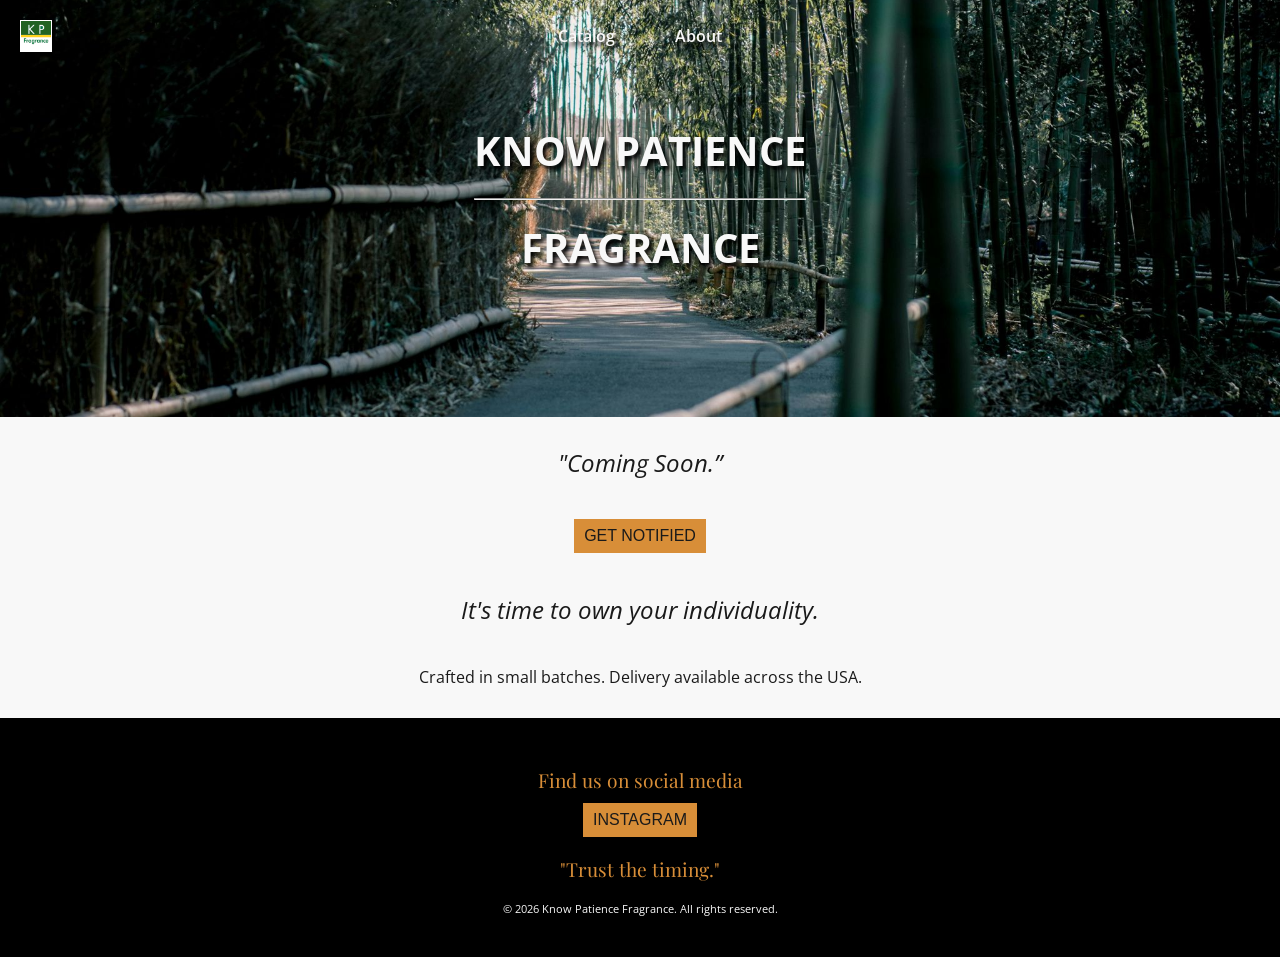
==== index.html @ ee0158a2 "hero h1 adjusted for max width 480 screens" ====
<!-- index.txt (renamed index.html) -->
<!DOCTYPE html>
<html lang="en">
<head>
  <meta charset="UTF-8" />
  <meta name="viewport" content="width=device-width, initial-scale=1.0" />
  <meta name="description"
        content="Know Patience Fragrance offers timelessly elegant fine fragrance." />
  <title>Know Patience Fragrance</title>
  <link rel="icon" href="images/Know Patience.png" type="image/png">
  <link href="https://fonts.googleapis.com/css2?family=Playfair+Display:wght@500;700&family=Open+Sans:wght@400;600&display=swap"
        rel="stylesheet" />

  <style>

@import "assets/base.css";

    body {
      margin: 0px;
      font-family: 'Open Sans', sans-serif;
      color: var(--charcoal);
      background-color: var(--cream);
    }
    
    header {
      padding: 20px 20px;
      text-align: center;
    }

    hr.thick {
      height: 8px;
      background-color: var(--accent);
      text-align: center;
      text-shadow: 3px 4px 4px rgba(0,0,0,1);
    }
    
    nav {
      display: flex;
      background: transparent;
      color: white;
      margin-bottom: -104px;
      padding: 10px;
      justify-content: center;
      align-items: center;
      position: sticky;
      top: 0;
      z-index: 1000;
      text-shadow: 3px 4px 4px rgba(0,0,0,1);
    }

    .nav-logo {
      position: absolute;
      left: 20px;
      top: 50%;
      transform: translateY(-50%);
      height: 30px;
      width: auto;
      border: 1px solid white;
    }

    nav.scrolled {
      background-color: var(--primary);      
      color: var(--charcoal);
      margin-bottom: -104px;
      padding: 10px;
      text-align: center;
      position: sticky;
      top: 0;
      z-index: 1000;
      text-shadow: 3px 4px 4px rgba(0,0,0,1);
      box-shadow: 0 3px 0px rgba(0,0,0,0.1);
   }

    .nav-a {
      margin: 0 15px;
      text-decoration: none;
      color: var(--cream);
      padding: 15px;
      font-weight: 600;
      font-size: 1rem;
    }

   .hero-container{
      position: relative;
      margin-top: 0em;
      overflow: hidden;
   
      .hero-image {
        height: 100%;
        width: 100%;
        position: relative;
        background-position: center;
        background-repeat: no-repeat;
        background-size: cover;
     }
     
     h1 {
        position: absolute;
        top: 45%;
        left: 50%;
        transform: translate(-50%, -50%);
        margin-bottom: 40px;
        color: var(--cream);
        text-shadow: 3px 4px 4px rgba(0,0,0,1);
        padding-left: 20px;
        padding-right: 20px;
        z-index: 1;
      }
      
   } 

    /* Styles for large mobile screens */
    @media (max-width: 768px) {
       body{
          display: flex;

          flex-direction: column;
          flex-wrap: wrap;
        }

     .hero-container{
        margin-top: -80px;
        height: 100vh;
        overflow: hidden;
      
        .hero-image {
            height: 100%;
            width: 100%;
            object-position: center;
            background-position: center;
            background-repeat: no-repeat;
            object-fit: cover;
        }
       
        h1 {
           position: absolute;
           top: 50%;
           left: 50%;
           font-size: 1.7rem;
           transform: translate(-50%, -50%);
           margin-bottom: 20px;
           color: var(--cream);
           text-shadow: 3px 4px 4px rgba(0,0,0,1);
           padding-left: 20px;
           padding-right: 20px;
        }
      }
    }
      
    /* Styles for small mobile screens */
    @media (max-width: 480px) {
      body{
         display: flex;
         flex-direction: column;
         flex-wrap: wrap;
       }
 
      .hero-container{
         margin-top: -80px;
         height: 100vh;
         overflow: hidden;       
     
        .hero-image {
          height: 100%;
          width: 100%;
          object-position: center;
          background-position: center;
          background-repeat: no-repeat;
          object-fit: cover;
         }
       
        h1 {
          position: absolute;
          top: 50;
          left: 50%;
          font-size: 1.3rem;
          transform: translate(-50%, 0%);
          margin-bottom: 20px;
          color: var(--cream);
          text-shadow: 3px 4px 4px rgba(0,0,0,1);
          padding-left: 20px;
          padding-right: 20px;
        }
      }
    }

    h2 {
      font-size: 1.5rem;
      font-style: italic;
      text-align: center;
      font-weight: 400;
      margin-bottom: 40px;

    }

    .content-wrapper {
      flex: 1 0 auto;
      text-align: center;
    }

    .testimonial {
      font-size: 1.5rem;
      font-style: italic;
      margin-bottom: 40px;
      color: var(--charcoal);
      text-align: center;
    }

    .cta-button {
      background-color: var(--accent);
      color: var(--charcoal);
      padding: 8px 10px;
      font-size: 1rem;
      text-transform: uppercase;
      border: none;
      margin-bottom: 20px;
      cursor: pointer;
      transition: background-color 0.3s ease;
    }

    .cta-button:hover {
      background-color: var(--highlight);
    }
	
    .socialmedia-button{
      background-color: var(--accent);
      color: var(--charcoal);
      padding: 8px 10px;
      font-size: 1rem;
      text-transform: uppercase;
      text-align: center;
      border: none;
      cursor: pointer;
      transition: background-color 0.3s ease;
    }
	
    .socialmedia-button:hover {
      background-color: var(--highlight);
    }

    .product-carousel {
      display: flex;
      overflow-x: auto;
      gap: 20px;
      padding: 20px;
      justify-content: center;
    }

    .product {
      flex: 0 0 auto;
      width: 200px;
      background-color: #fff;
      border-radius: 8px;
      padding: 20px;
      box-shadow: 0 2px 8px rgba(0,0,0,0.1);
      text-align: center;
      text-decoration: none;
    }

    .product img {
      width: 100%;
      border-radius: 4px;
      margin-bottom: 10px;
    }

    .product h3 {
      font-size: 1rem;
      margin: 0 0 10px;
      font-family: 'Playfair Display', serif;
      color: var(--charcoal);
      text-decoration: none;
    }

    .product p {
      font-size: 0.9rem;
      color: #555;
    }

        /* --- MODAL STYLES --- */
    .modal-overlay {
      position: fixed;
      top: 0;
      left: 0;
      width: 100%;
      height: 100%;
      background-color: rgba(0, 0, 0, 0.8);
      display: flex;
      justify-content: center;
      align-items: center;
      z-index: 9999;
      opacity: 0;
      visibility: hidden;
      transition: opacity 0.3s ease, visibility 0.3s ease;
    }

    .modal-overlay.active {
      opacity: 1;
      visibility: visible;
    }

    .modal-content {
      background-color: var(--cream);
      padding: 30px;
      border-radius: 12px;
      box-shadow: 0 5px 15px rgba(0, 0, 0, 0.3);
      width: 90%;
      max-width: 400px;
      position: relative;
      transform: translateY(-50px);
      transition: transform 0.3s ease;
    }
    .modal-overlay.active .modal-content {
        transform: translateY(0);
    }

    .close-button {
      position: absolute;
      top: 10px;
      right: 10px;
      background: none;
      border: none;
      font-size: 1.5rem;
      cursor: pointer;
      color: #555;
    }

    .form-input {
      width: 100%;
      padding: 12px;
      margin-bottom: 15px;
      border: 1px solid #ccc;
      border-radius: 6px;
      box-sizing: border-box;
      font-size: 1rem;
    }
    
    .form-message {
        min-height: 20px;
        margin-bottom: 15px;
        font-size: 0.9rem;
        color: var(--charcoal);
    }

    .form-submit-button {
        width: 100%;
        padding: 12px;
        font-size: 1.1rem;
        font-weight: 700;
        border: none;
        border-radius: 6px;
        cursor: pointer;
        transition: background-color 0.3s ease;
        background-color: var(--primary);
        color: var(--cream);
    }

    .form-submit-button:hover:not(:disabled) {
        background-color: #174d17;
    }
    .form-submit-button:disabled {
        background-color: #999;
        cursor: not-allowed;
    }

  </style>
</head>

<meta name="viewport"
   content="width=device-width, initial-scale=1.0" />
   
<body>

  <nav id="nav">
   <img src="images/Know Patience.png" alt="KP Fragrance" class="nav-logo"/>
   <a href="#" id="openInfoModal" class="nav-a">Catalog</a>
   <a href="about.html" class="nav-a">About</a>
<!--   <a href="contact.html" class="nav-a">Contact</a> /-->
  </nav>

 <div class="hero-container">
  <img src="images/KP_FRAG_HEAD_v2.jpg"
    alt="Know Patience Fragrance"
    class="hero-image" />

   <h1>KNOW PATIENCE<hr>FRAGRANCE</h1>
 </div>  
 
  <div class="content-wrapper">

   <p class="testimonial">"Coming Soon.”</p>
   <a href="#" id="openInfoModal">
      <button class="cta-button">Get Notified</button>
   </a>

   <h2>It's time to own your individuality.</h2>   
   
  </div>
<!--
    <a href="catalog.html">
      <button class="cta-button">Explore the Catalog</button>
    </a>
  </header>

  <section id="fragrance" style="padding:40px 20px;>

    <a href="catalog.html">
         <h2 style="color:var(--primary); margin-bottom:16px;text-decoration:none">Fragrance Collection</h2>
    </a>
    <div class="product-carousel">
      <div class="product">
        <h2><img src="LLN.jpg" alt="LLN"/></h2>
        <a href="product_1.html"><h3>La Lavonde Noir</h3></a>
        <p>Alluringly smooth lavender and spices.</p>
      </div>
      <div class="product">
        <img src="images/rose-absolute.jpg" alt="Rose Absolute" />
        <h3>Rose Absolute</h3>
        <p>Bold blooms for nonstop compliments.</p>
      </div>
      <div class="product">
        <img src="images/amber-fig.jpg" alt="Amber Fig" />
        <h3>Amber Fig</h3>
        <p>Warm spice that stays all day.</p>
      </div>
      <div class="product">
        <img src="images/citrus-noir.jpg" alt="Citrus Noir" />
        <h3>Citrus Noir</h3>
        <p>Bright top notes with a dark twist.</p>
      </div>
      <div class="product">
        <img src="images/santal-bloom.jpg" alt="Santal Bloom" />
        <h3>Santal Bloom</h3>
        <p>Creamy sandalwood meets green florals.</p>
      </div>
      <div class="product">
        <img src="images/discovery-set.jpg" alt="Discovery Set" />
        <h3>Discovery Set</h3>
        <p>Select the perfect trio or quintet of 2 ml samples.</p>
      </div>
    </div>
-->
  </section>

    <p style="margin-bottom:30px; text-align:center;">Crafted in small batches. Delivery available across the USA.</p>

<!--
  <section id="style" style="padding:40px 20px; text-align:center;">

    <h2 style="color:var(--primary); margin-bottom:16px;">Style, Made Just for You</h2>
    <p>No logos. No compromises. Our bespoke military-inspired office wear is tailored to your form and your vision of elegance.</p>

  </section>
-->
  </div>
  </div>

  <footer>
    <p>Find us on social media</p>
	<!--
	<a href="https://www.facebook.com/knowpatiencefragrance">
	  <button class="socialmedia-button">Facebook</button>
	</a>
	-->
	  <a href="https://www.instagram.com/knowpatiencefragrance">
        <button class="socialmedia-button">Instagram</button>
    </a>
    <p style="color:var(--accent); font-family:'Playfair Display', serif; font-size:1.2rem;">"Trust the timing."</p>
    <p>&copy; 2026 Know Patience Fragrance. All rights reserved.</p>
  </footer>

</body>

  <!-- REQUEST INFO MODAL DIALOG -->
    <div id="infoModal" class="modal-overlay" role="dialog" aria-modal="true" aria-labelledby="modal-title">
        
        <div class="modal-content">
            
            <!-- Close button -->
            <button id="closeInfoModal" class="close-button" aria-label="Close dialog">
                &times;
            </button>

            <h3 id="modal-title" style="font-family: 'Playfair Display', serif; font-size: 1.8rem; color: var(--primary); margin-bottom: 15px; text-align: center;">Get in the know</h3>
            <p id="form-message" class="form-message" style="text-align: center; color: var(--charcoal);">
                Enter your name and email, we'll contact you when new additions to the catalog are available.
            </p>

            <form id="infoRequestForm">
                
                <div>
                    <label for="name" style="display: none;">First Name</label>
                    <input type="name" id="name" name="name" required placeholder="First name"
                           class="form-input" aria-describedby="form-message">
                    <label for="email" style="display: none;">Email Address</label>
                    <input type="email" id="email" name="email" required placeholder="name@example.com"
                           class="form-input" aria-describedby="form-message">
                </div>
                
                <button type="submit" id="submitButton" class="form-submit-button">
                    Submit
                </button>
            </form>

        </div>
    </div>
    <!-- END MODAL DIALOG -->

    <script>
    
        // Navbar changes
              const nav = document.querySelector("nav");
      const nav_a = document.querySelectorAll(".nav-a");

      // Listen for the scroll event
      window.addEventListener('scroll', function() {

      // Check if the scroll position is greater than a certain threshold (e.g., 50px)
      if (window.scrollY > 20) {
         nav.classList.add("scrolled"); // Add the 'scrolled' class
       } else {
        nav.classList.remove("scrolled"); // Remove the 'scrolled' class
       }
      });

        // Check if the scroll position is greater than a certain threshold (e.g., 50px)
        /*

      nav_a.forEach(link => {
        if (window.scrollY > 20) {
         link.classlist.add("active"); // Add the 'active' class
       } else {
        link.classList.remove("active"); // Remove the 'active' class     
       }
      });
    });

       */
        // --- GOOGLE FORM CONFIGURATION (MUST BE UPDATED BY USER) ---
        /*
        * CRITICAL SETUP NOTE:
        * 1. Create a Google Form with one required 'Email Address' field.
        * 2. GOOGLE_FORM_URL: Get the submission endpoint URL from the form's "Send" -> "Embed HTML" action.
        * 3. EMAIL_FIELD_ID: Get the unique entry ID (e.g., 'entry.123456789') by using the "Get pre-filled link" feature.
        */
        const GOOGLE_FORM_URL = 'https://docs.google.com/forms/d/e/1FAIpQLSe69znRk_ATXTnfDn_IuGZRhLjDVGt9VeOgm_jaS5AGX_RJDQ/formResponse';
        const NAME_FIELD_ID = 'entry.2144683837';
        const EMAIL_FIELD_ID = 'entry.612891297'; // e.g., 'entry.123456789'
        // -----------------------------------------------------------------

        const modal = document.getElementById('infoModal');
        const openButtons = document.querySelectorAll('#openInfoModal, #openInfoModalHero');
        const closeButton = document.getElementById('closeInfoModal');
        const form = document.getElementById('infoRequestForm');
        const formMessage = document.getElementById('form-message');
        const submitButton = document.getElementById('submitButton');
        const initialMessage = 'Enter your name and email, we\'ll contact you when new additions to the catalog are available.';

        /** Toggles the visibility and accessibility of the modal. */
        function toggleModal(show) {
            if (show) {
                modal.classList.add('active');
                // Reset form state on open
                formMessage.textContent = initialMessage;
                formMessage.style.color = 'var(--charcoal)';
                form.reset();
                submitButton.disabled = false;
                submitButton.textContent = 'Submit Request';
                submitButton.style.backgroundColor = 'var(--primary)';
            } else {
                modal.classList.remove('active');
            }
        }

        // --- Event Listeners for UI ---
        openButtons.forEach(button => {
            button.addEventListener('click', () => toggleModal(true));
        });

        closeButton.addEventListener('click', () => toggleModal(false));
        
        // Close modal when clicking the overlay backdrop
        modal.addEventListener('click', (e) => {
            if (e.target.id === 'sampleModal') {
                toggleModal(false);
            }
        });

        // --- Backend Mechanism: Form Submission Handler ---
        form.addEventListener('submit', async (event) => {
            event.preventDefault();

            const nameInput = document.getElementById('name');
            const name = nameInput.value;
            const emailInput = document.getElementById('email');
            const email = emailInput.value;
            
            if (!email || !email.includes('@') || !email.includes('.')) {
                formMessage.style.color = 'red';
                formMessage.textContent = 'Please enter a valid email address.';
                return;
            }

            if (GOOGLE_FORM_URL.includes('YOUR_FORM_ID') || EMAIL_FIELD_ID.includes('YOUR_EMAIL_FIELD_ID')) {
                console.error("Configuration Error: Please update GOOGLE_FORM_URL and EMAIL_FIELD_ID in the script.");
                formMessage.style.color = 'red';
                formMessage.textContent = 'Configuration Error: Please update the Google Form variables in the script.';
                return;
            }


            // Start loading state
            submitButton.disabled = true;
            submitButton.textContent = 'Sending...';
            submitButton.style.backgroundColor = '#4d844d'; /* darker shade for loading */
            formMessage.style.color = 'var(--primary)';
            formMessage.textContent = 'Submitting your request...';

            // Prepare form data for Google Form endpoint
            const formData = new FormData();
            formData.append(NAME_FIELD_ID, name);
            formData.append(EMAIL_FIELD_ID, email);

            try {
                // Post data to Google Form. 'no-cors' mode is required.
                const response = await fetch(GOOGLE_FORM_URL, {
                    method: 'POST',
                    body: formData,
                    mode: 'no-cors', 
                });

                // Assume success if no network error occurred (due to 'no-cors' mode)
                formMessage.style.color = 'var(--primary)';
                formMessage.textContent = 'Thank you! Your request has been recorded.';
                form.reset();

                submitButton.textContent = 'Request Sent!';
                submitButton.style.backgroundColor = 'var(--primary)';
                
                // Keep the button disabled after success
                
                // Close the modal after a short delay
                setTimeout(() => toggleModal(false), 2500);

            } catch (error) {
                console.error('Submission Error:', error);
                formMessage.style.color = 'red';
                formMessage.textContent = 'An error occurred. Please try again.';
                
                submitButton.disabled = false;
                submitButton.textContent = 'Try Again';
                submitButton.style.backgroundColor = 'var(--primary)';
            }
        });
    </script>

</html>
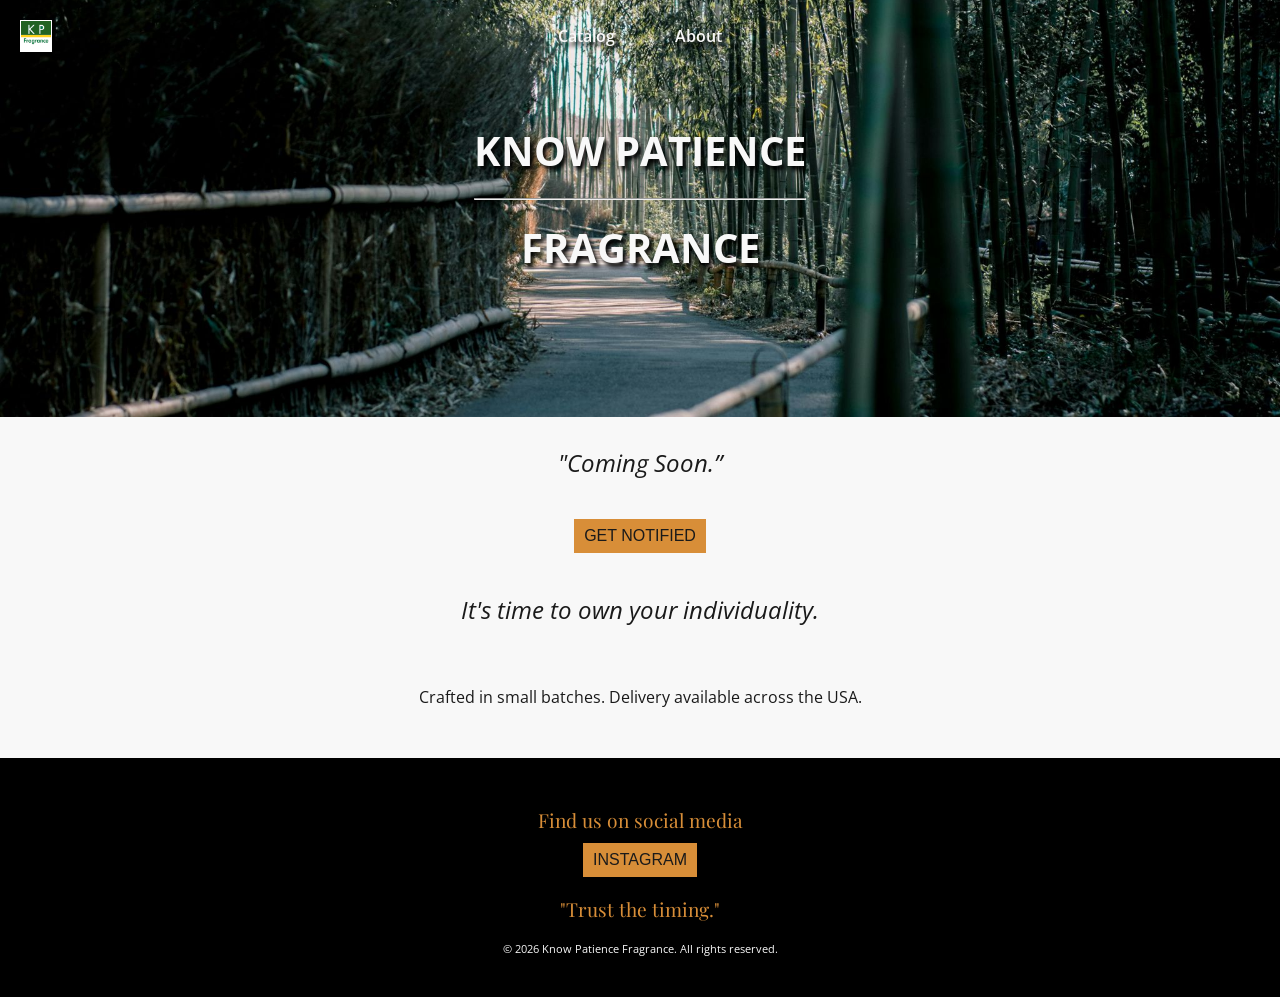
==== commit 1bc3107b: "more adjustments to the hero image and text for smaller screens" ====
--- a/index.html
+++ b/index.html
@@ -113,7 +113,6 @@
     @media (max-width: 768px) {
        body{
           display: flex;
-
           flex-direction: column;
           flex-wrap: wrap;
         }
@@ -137,7 +136,7 @@
            top: 50%;
            left: 50%;
            font-size: 1.7rem;
-           transform: translate(-50%, -50%);
+           transform: translate(-50%, 0%);
            margin-bottom: 20px;
            color: var(--cream);
            text-shadow: 3px 4px 4px rgba(0,0,0,1);
@@ -441,7 +440,7 @@
 -->
   </section>
 
-    <p style="margin-bottom:30px; text-align:center;">Crafted in small batches. Delivery available across the USA.</p>
+    <p style="margin-bottom:30px; padding: 20px; text-align:center;">Crafted in small batches. Delivery available across the USA.</p>
 
 <!--
   <section id="style" style="padding:40px 20px; text-align:center;">
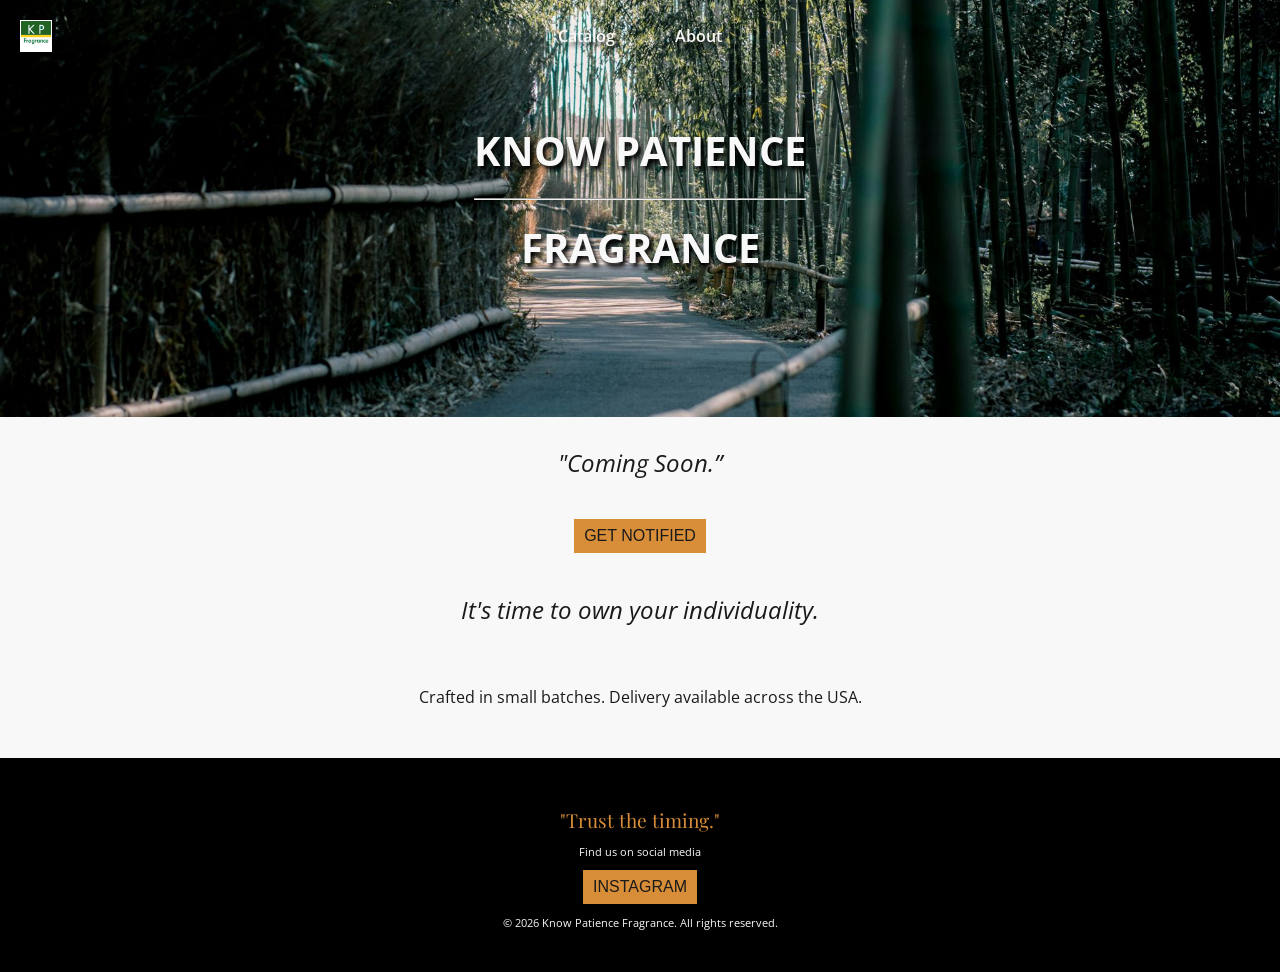
==== commit fc4bceb6: "footer updated" ====
--- a/index.html
+++ b/index.html
@@ -454,6 +454,7 @@
   </div>
 
   <footer>
+      <p style="color:var(--accent); font-family:'Playfair Display', serif; font-size:1.2rem;">"Trust the timing."</p>
     <p>Find us on social media</p>
 	<!--
 	<a href="https://www.facebook.com/knowpatiencefragrance">
@@ -463,7 +464,7 @@
 	  <a href="https://www.instagram.com/knowpatiencefragrance">
         <button class="socialmedia-button">Instagram</button>
     </a>
-    <p style="color:var(--accent); font-family:'Playfair Display', serif; font-size:1.2rem;">"Trust the timing."</p>
+
     <p>&copy; 2026 Know Patience Fragrance. All rights reserved.</p>
   </footer>
 
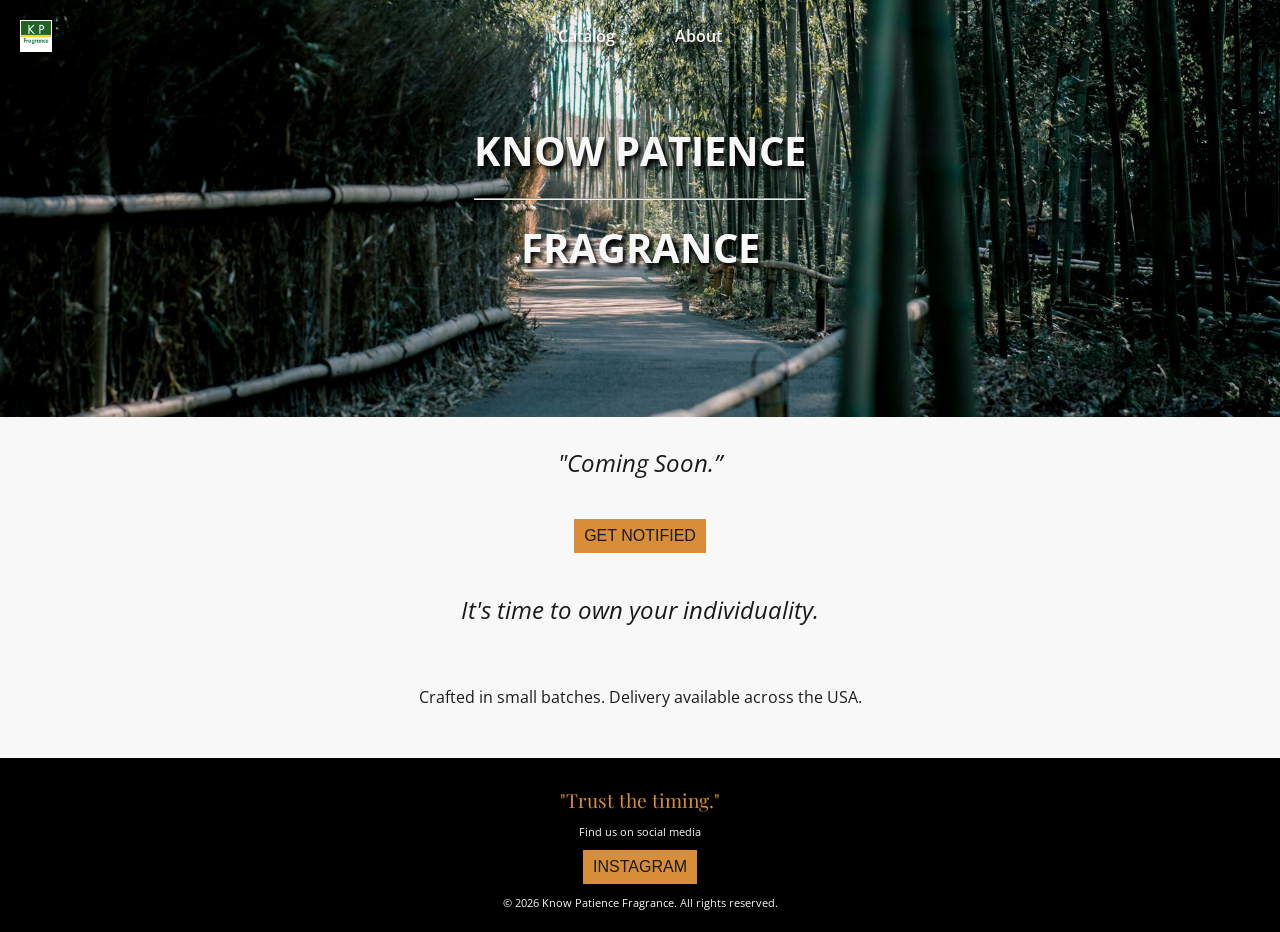
==== commit bef42a3f: "unified the footer across pages" ====
--- a/index.html
+++ b/index.html
@@ -454,7 +454,7 @@
   </div>
 
   <footer>
-      <p style="color:var(--accent); font-family:'Playfair Display', serif; font-size:1.2rem;">"Trust the timing."</p>
+    <p style="color:var(--accent); font-family:'Playfair Display', serif; font-size:1.2rem;">"Trust the timing."</p>
     <p>Find us on social media</p>
 	<!--
 	<a href="https://www.facebook.com/knowpatiencefragrance">
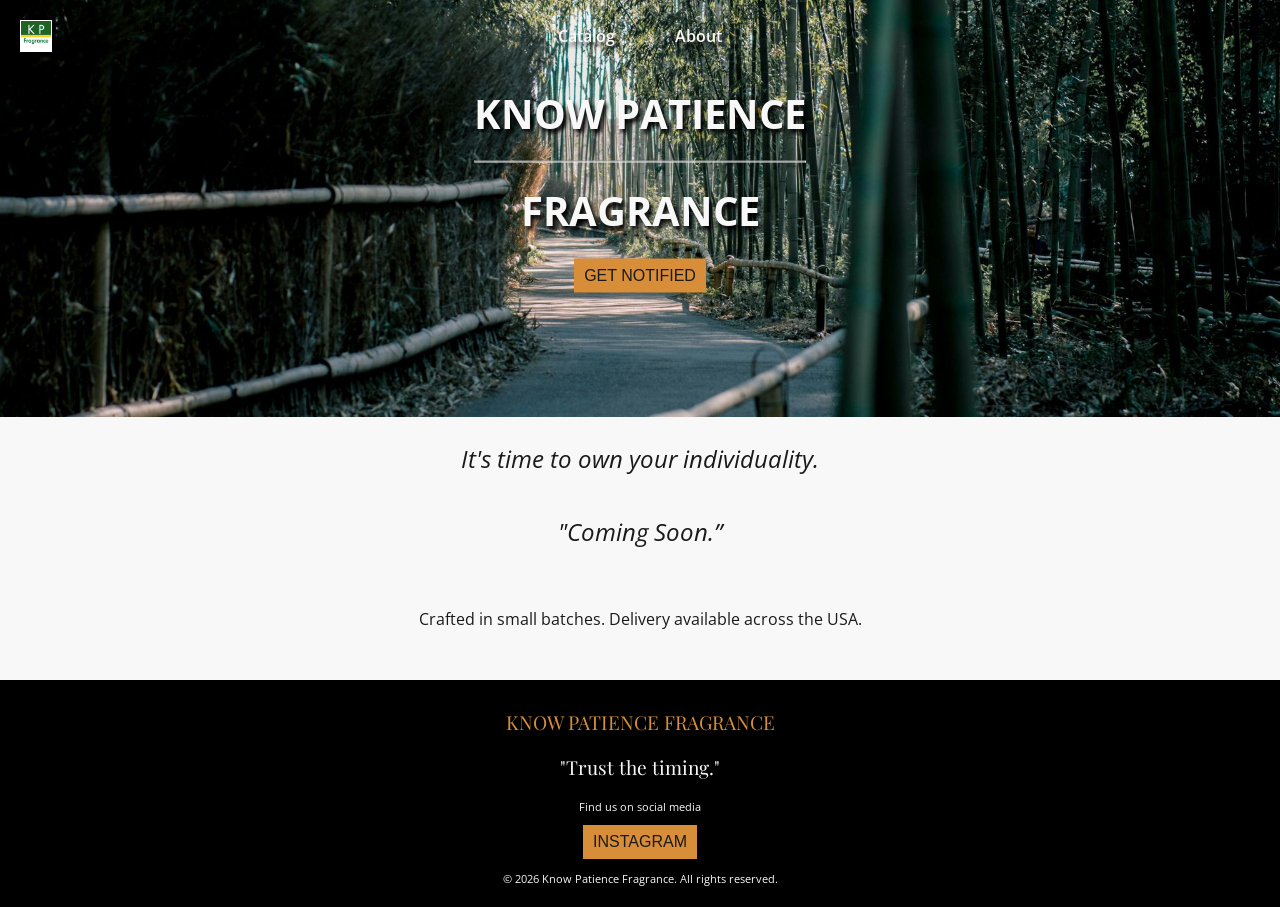
==== commit e044d81d: "updated index, moved the CTA button and updated the footer" ====
--- a/index.html
+++ b/index.html
@@ -381,18 +381,16 @@
     alt="Know Patience Fragrance"
     class="hero-image" />
 
-   <h1>KNOW PATIENCE<hr>FRAGRANCE</h1>
+   <h1>KNOW PATIENCE<hr>FRAGRANCE<br>
+      <a href="#" id="openInfoModal">
+         <button class="cta-button">Get Notified</button>
+      </a>
+   </h1>
  </div>  
  
   <div class="content-wrapper">
-
-   <p class="testimonial">"Coming Soon.”</p>
-   <a href="#" id="openInfoModal">
-      <button class="cta-button">Get Notified</button>
-   </a>
-
-   <h2>It's time to own your individuality.</h2>   
-   
+     <h2>It's time to own your individuality.</h2> 
+     <p class="testimonial">"Coming Soon.”</p>  
   </div>
 <!--
     <a href="catalog.html">
@@ -454,7 +452,8 @@
   </div>
 
   <footer>
-    <p style="color:var(--accent); font-family:'Playfair Display', serif; font-size:1.2rem;">"Trust the timing."</p>
+    <p>KNOW PATIENCE FRAGRANCE</p>
+    <p style="color:var(--cream); font-family:'Playfair Display', serif; font-size:1.2rem;">"Trust the timing."</p>
     <p>Find us on social media</p>
 	<!--
 	<a href="https://www.facebook.com/knowpatiencefragrance">
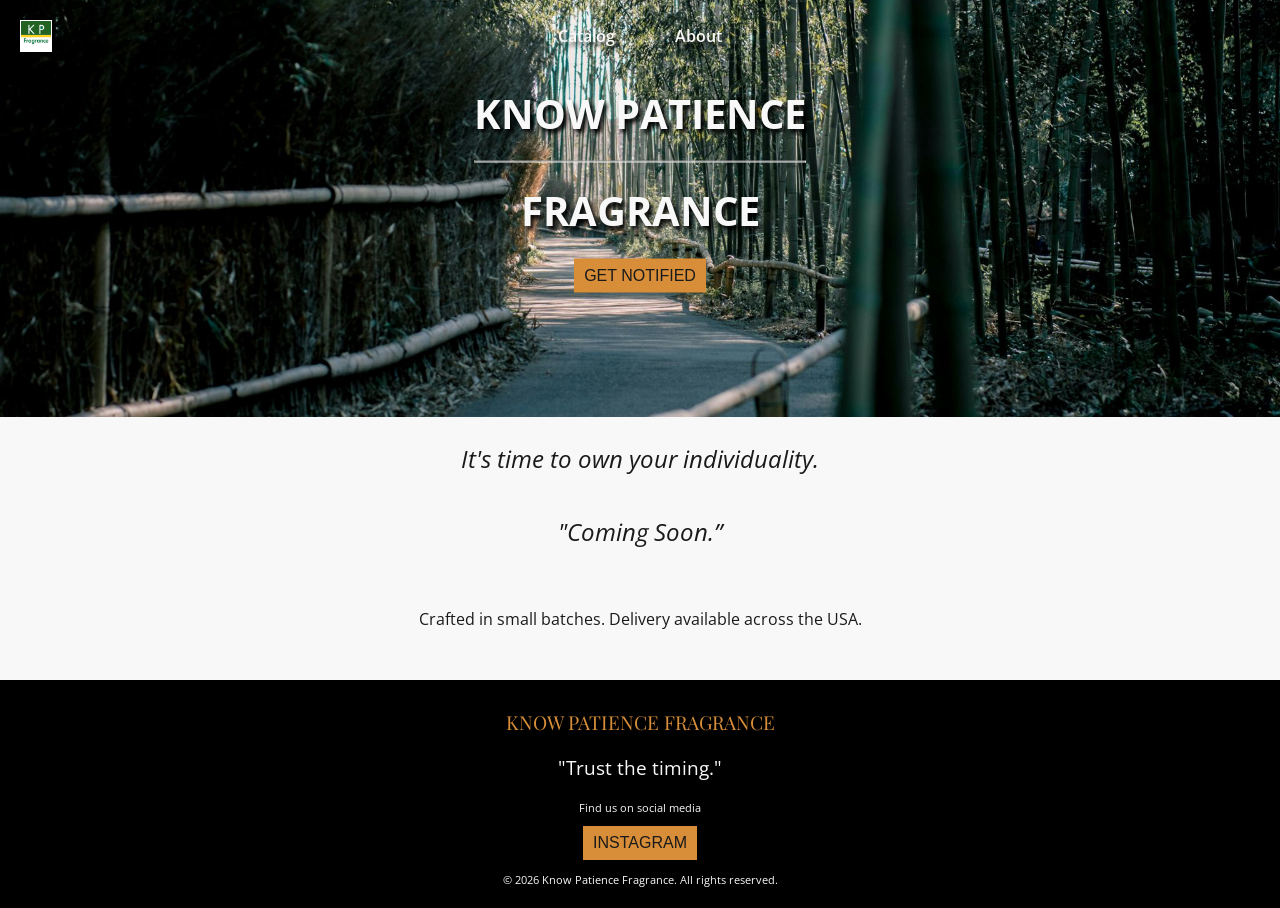
==== commit a0b43043: "css styles updated" ====
--- a/index.html
+++ b/index.html
@@ -119,7 +119,7 @@
 
      .hero-container{
         margin-top: -80px;
-        height: 100vh;
+        height: 80vh;
         overflow: hidden;
       
         .hero-image {
@@ -135,7 +135,7 @@
            position: absolute;
            top: 50%;
            left: 50%;
-           font-size: 1.7rem;
+           font-size: 1.5rem;
            transform: translate(-50%, 0%);
            margin-bottom: 20px;
            color: var(--cream);
@@ -156,7 +156,7 @@
  
       .hero-container{
          margin-top: -80px;
-         height: 100vh;
+         height: 60vh;
          overflow: hidden;       
      
         .hero-image {
@@ -453,7 +453,7 @@
 
   <footer>
     <p>KNOW PATIENCE FRAGRANCE</p>
-    <p style="color:var(--cream); font-family:'Playfair Display', serif; font-size:1.2rem;">"Trust the timing."</p>
+    <p style="color:var(--cream); font-family:'Open Sans', sans-serif; font-size:1.2rem;">"Trust the timing."</p>
     <p>Find us on social media</p>
 	<!--
 	<a href="https://www.facebook.com/knowpatiencefragrance">
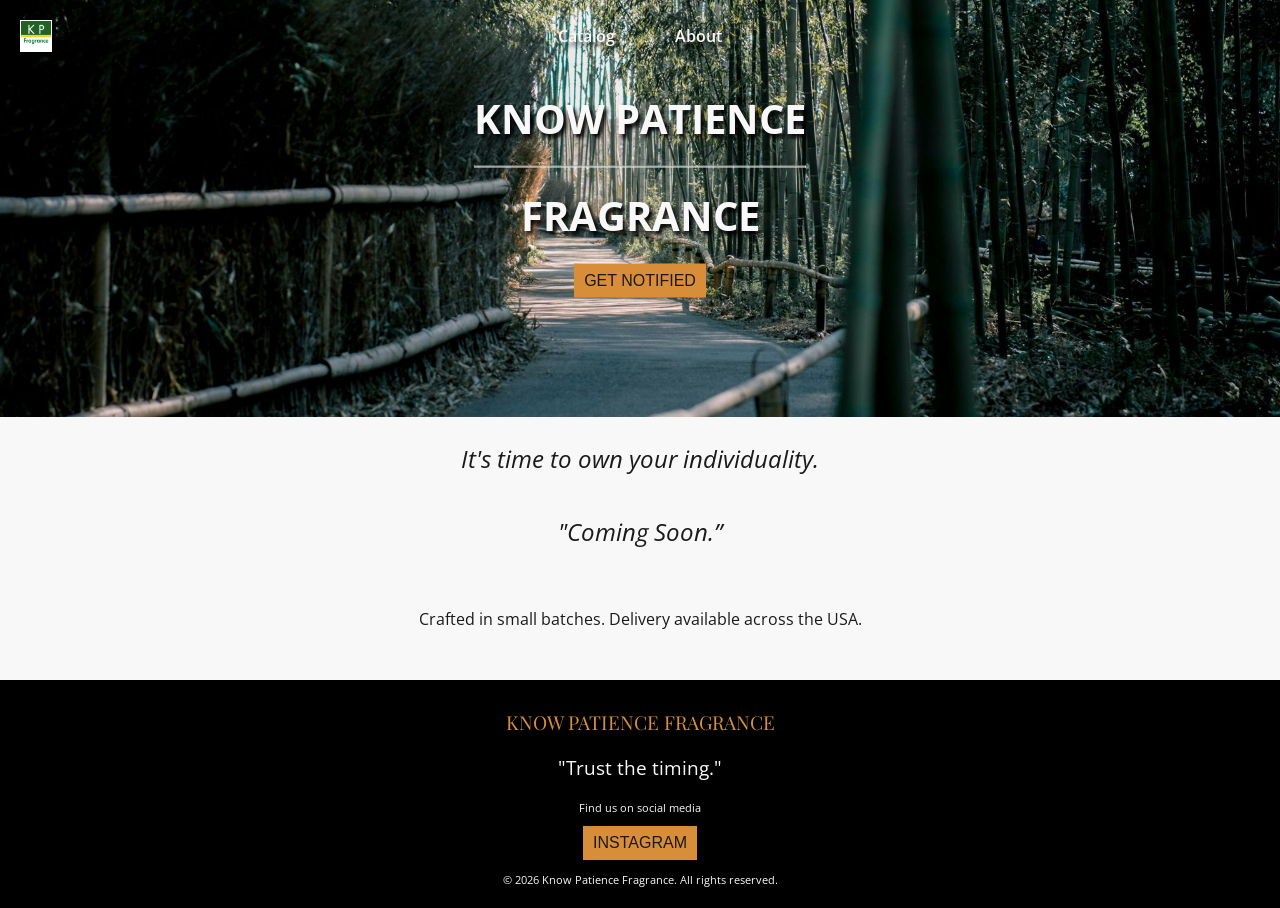
==== commit 8bd7b5a1: "adjusted the margins around the cta button" ====
--- a/index.html
+++ b/index.html
@@ -170,7 +170,7 @@
        
         h1 {
           position: absolute;
-          top: 50;
+          top: 50%;
           left: 50%;
           font-size: 1.3rem;
           transform: translate(-50%, 0%);
@@ -212,7 +212,8 @@
       font-size: 1rem;
       text-transform: uppercase;
       border: none;
-      margin-bottom: 20px;
+      margin-top: 10px;
+      margin-bottom: 10px;
       cursor: pointer;
       transition: background-color 0.3s ease;
     }
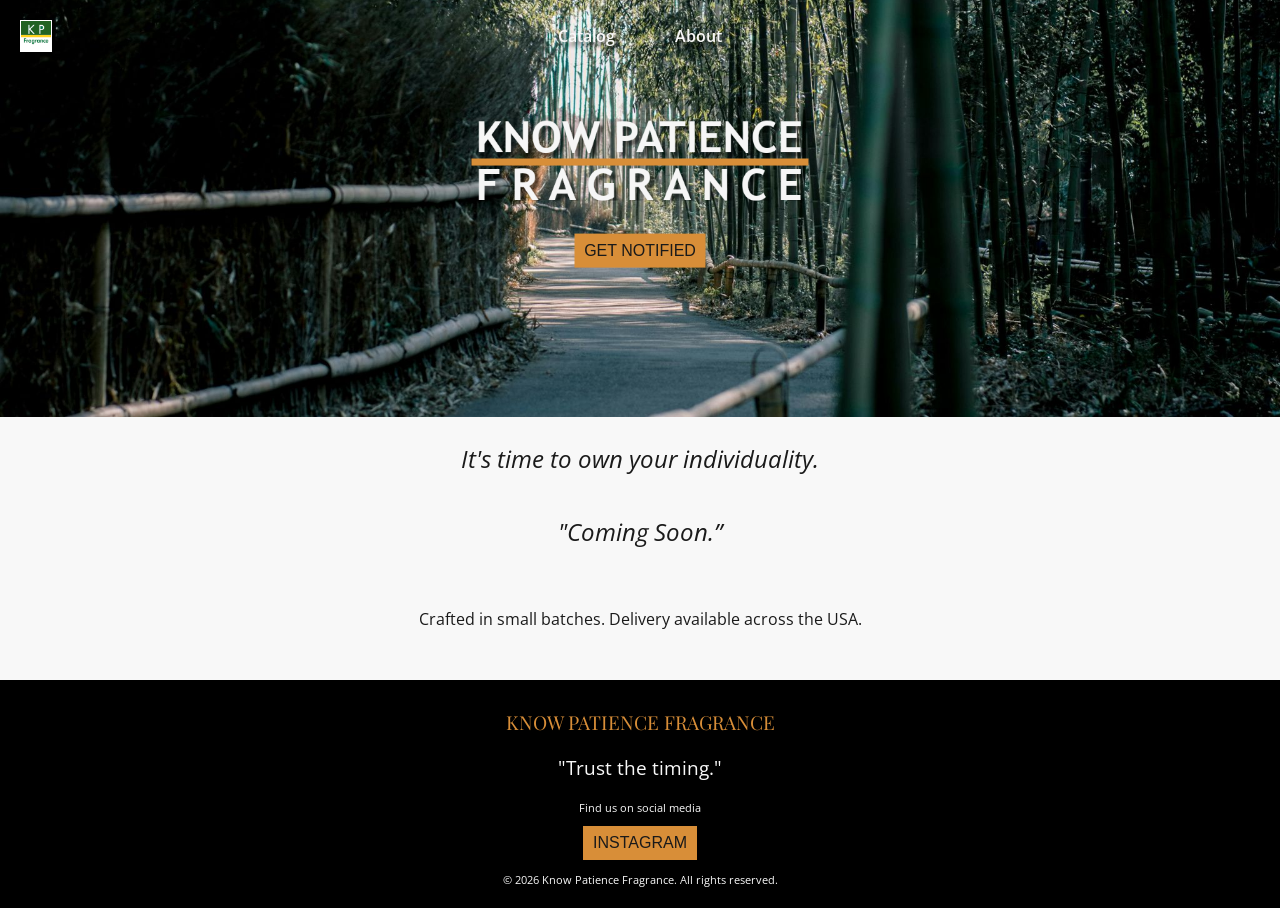
==== commit 9901f588: "removed hero text and replaced with an image" ====
--- a/index.html
+++ b/index.html
@@ -382,7 +382,7 @@
     alt="Know Patience Fragrance"
     class="hero-image" />
 
-   <h1>KNOW PATIENCE<hr>FRAGRANCE<br>
+   <h1><img src="images/Text_Logo_v1.png" max width="70%" max height="auto" alt="KNOW PATIENCE FRAGRANCE"/><br>
       <a href="#" id="openInfoModal">
          <button class="cta-button">Get Notified</button>
       </a>
